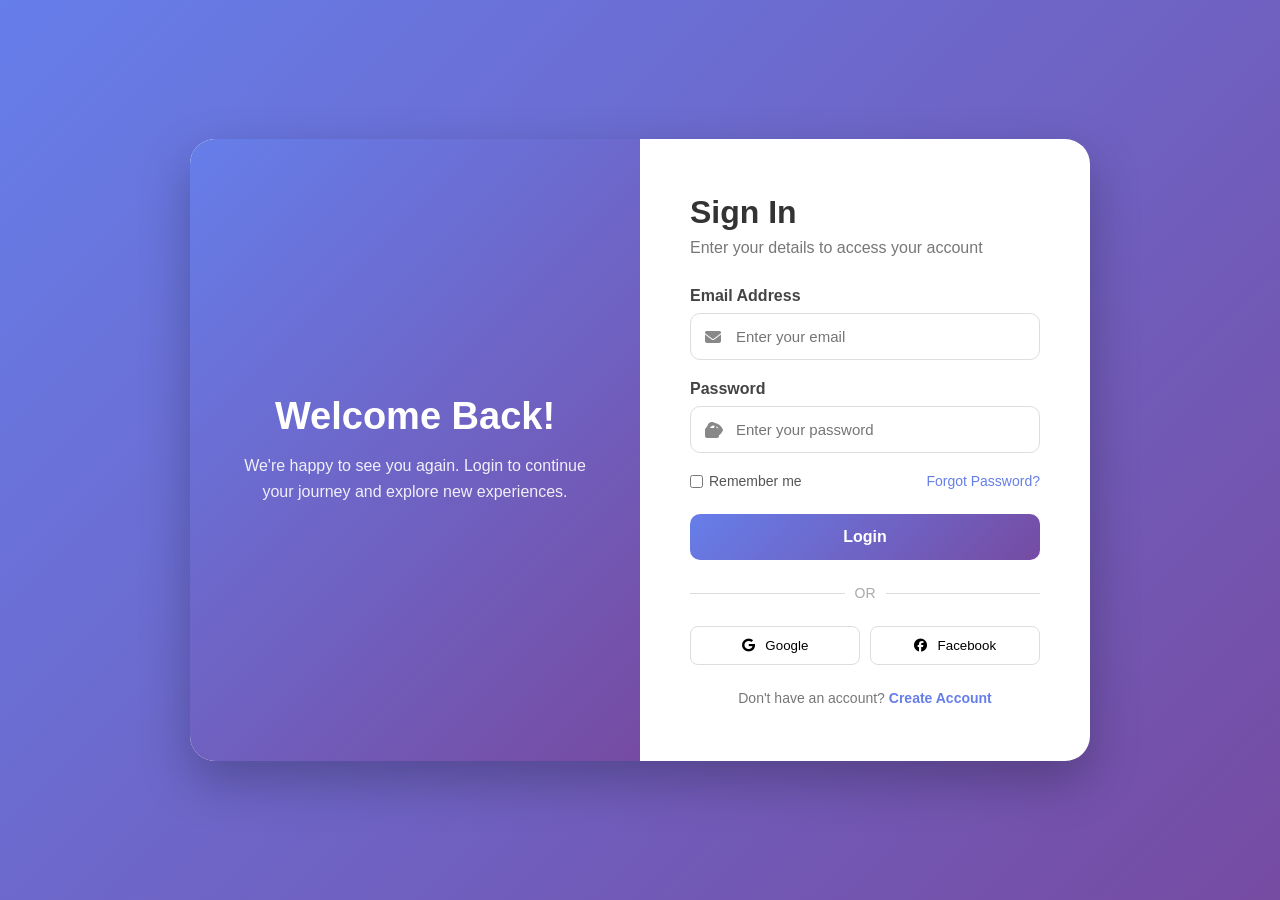
==== index.html @ cef98eee "Update index.html" ====
<!DOCTYPE html>
<html lang="en">
<head>
    <meta charset="UTF-8">
    <meta name="viewport" content="width=device-width, initial-scale=1.0">
    <title>Log in</title>

    <!-- Font Awesome Icons -->
    <link rel="stylesheet"
          href="https://cdnjs.cloudflare.com/ajax/libs/font-awesome/6.5.2/css/all.min.css">

    <style>

        * {
            margin: 0;
            padding: 0;
            box-sizing: border-box;
            font-family: Arial, sans-serif;
        }

        body {
            min-height: 100vh;
            display: flex;
            justify-content: center;
            align-items: center;

            background: linear-gradient(
                135deg,
                #667eea,
                #764ba2
            );
        }

        /* Main Login Container */
        .login-container {
            width: 900px;
            min-height: 550px;

            display: flex;

            background: white;
            border-radius: 25px;

            overflow: hidden;

            box-shadow: 0 20px 50px rgba(0, 0, 0, 0.25);
        }

        /* Left Side */
        .welcome-section {
            width: 50%;

            display: flex;
            flex-direction: column;
            justify-content: center;
            align-items: center;

            padding: 50px;

            color: white;
            text-align: center;

            background: linear-gradient(
                135deg,
                #667eea,
                #764ba2
            );
        }

        .welcome-section i {
            font-size: 80px;
            margin-bottom: 25px;
        }

        .welcome-section h1 {
            font-size: 38px;
            margin-bottom: 15px;
        }

        .welcome-section p {
            font-size: 16px;
            line-height: 1.6;
            opacity: 0.9;
        }

        /* Right Side */
        .login-section {
            width: 50%;
            padding: 55px 50px;

            display: flex;
            flex-direction: column;
            justify-content: center;
        }

        .login-section h2 {
            font-size: 32px;
            color: #333;
            margin-bottom: 8px;
        }

        .login-section .subtitle {
            color: #777;
            margin-bottom: 30px;
        }

        /* Input */
        .input-group {
            margin-bottom: 20px;
        }

        .input-group label {
            display: block;
            margin-bottom: 8px;
            color: #444;
            font-weight: bold;
        }

        .input-field {
            position: relative;
        }

        .input-field i {
            position: absolute;
            left: 15px;
            top: 50%;

            transform: translateY(-50%);

            color: #888;
        }

        .input-field input {
            width: 100%;
            padding: 14px 45px;

            border: 1px solid #ddd;
            border-radius: 10px;

            outline: none;
            font-size: 15px;

            transition: 0.3s;
        }

        .input-field input:focus {
            border-color: #667eea;
            box-shadow: 0 0 8px rgba(102, 126, 234, 0.2);
        }

        /* Show Password */
        .show-password {
            position: absolute;
            right: 15px;
            top: 50%;

            transform: translateY(-50%);

            cursor: pointer;
            color: #888;
        }

        /* Remember / Forgot */
        .options {
            display: flex;
            justify-content: space-between;
            align-items: center;

            margin-bottom: 25px;

            font-size: 14px;
        }

        .remember {
            display: flex;
            align-items: center;
            gap: 6px;
            color: #555;
        }

        .options a {
            color: #667eea;
            text-decoration: none;
        }

        .options a:hover {
            text-decoration: underline;
        }

        /* Login Button */
        .login-btn {
            width: 100%;

            padding: 14px;

            border: none;
            border-radius: 10px;

            background: linear-gradient(
                135deg,
                #667eea,
                #764ba2
            );

            color: white;

            font-size: 16px;
            font-weight: bold;

            cursor: pointer;

            transition: 0.3s;
        }

        .login-btn:hover {
            transform: translateY(-2px);

            box-shadow: 0 8px 20px rgba(102, 126, 234, 0.4);
        }

        /* Divider */
        .divider {
            display: flex;
            align-items: center;

            margin: 25px 0;

            color: #aaa;
            font-size: 14px;
        }

        .divider::before,
        .divider::after {
            content: "";
            flex: 1;

            height: 1px;
            background: #ddd;
        }

        .divider span {
            padding: 0 10px;
        }

        /* Social Buttons */
        .social-buttons {
            display: flex;
            gap: 10px;
        }

        .social-btn {
            flex: 1;

            padding: 11px;

            border: 1px solid #ddd;
            border-radius: 8px;

            background: white;

            cursor: pointer;

            transition: 0.3s;
        }

        .social-btn:hover {
            background: #f5f5f5;
            transform: translateY(-2px);
        }

        .social-btn i {
            margin-right: 7px;
        }

        /* Register */
        .register {
            text-align: center;

            margin-top: 25px;

            color: #777;
            font-size: 14px;
        }

        .register a {
            color: #667eea;
            font-weight: bold;
            text-decoration: none;
        }

        /* Mobile */
        @media (max-width: 750px) {

            .login-container {
                width: 90%;
            }

            .welcome-section {
                display: none;
            }

            .login-section {
                width: 100%;
                padding: 40px 30px;
            }
        }

    </style>

</head>

<body>

    <div class="login-container">

        <!-- Welcome Section -->
        <div class="welcome-section">

            <img src="img/staymate_logo-removebg-preview.png" alt="" srcset="">

            <h1>Welcome Back!</h1>

            <p>
                We're happy to see you again.
                Login to continue your journey
                and explore new experiences.
            </p>

        </div>


        <!-- Login Section -->
        <div class="login-section">

            <h2>Sign In</h2>

            <p class="subtitle">
                Enter your details to access your account
            </p>


            <form>

                <!-- Email -->
                <div class="input-group">

                    <label>Email Address</label>

                    <div class="input-field">

                        <i class="fa-solid fa-envelope"></i>

                        <input
                            type="email"
                            placeholder="Enter your email"
                            required
                        >

                    </div>

                </div>


                <!-- Password -->
                <div class="input-group">

                    <label>Password</label>

                    <div class="input-field">

                        <i class="fa-solid fa-lock"></i>

                        <input
                            type="password"
                            id="password"
                            placeholder="Enter your password"
                            required
                        >

                        <i
                            class="fa-solid fa-eye show-password"
                            onclick="showPassword()">
                        </i>

                    </div>

                </div>


                <!-- Options -->
                <div class="options">

                    <label class="remember">

                        <input type="checkbox">

                        Remember me

                    </label>

                    <a href="#">
                        Forgot Password?
                    </a>

                </div>


                <!-- Login -->
                <button
                    type="submit"
                    class="login-btn">

                    Login

                </button>


                <!-- Divider -->
                <div class="divider">

                    <span>OR</span>

                </div>


                <!-- Social Login -->
                <div class="social-buttons">

                    <button type="button" class="social-btn">

                        <i class="fa-brands fa-google"></i>

                        Google

                    </button>

                    <button type="button" class="social-btn">

                        <i class="fa-brands fa-facebook"></i>

                        Facebook

                    </button>

                </div>


                <!-- Register -->
                <div class="register">

                    Don't have an account?

                    <a href="register.html">
                    Create Account
                    </a>

                </div>

            </form>

        </div>

    </div>


    <script>

        function showPassword() {

            let password =
                document.getElementById("password");

            if (password.type === "password") {

                password.type = "text";

            } else {

                password.type = "password";

            }

        }

    </script>

</body>
</html>
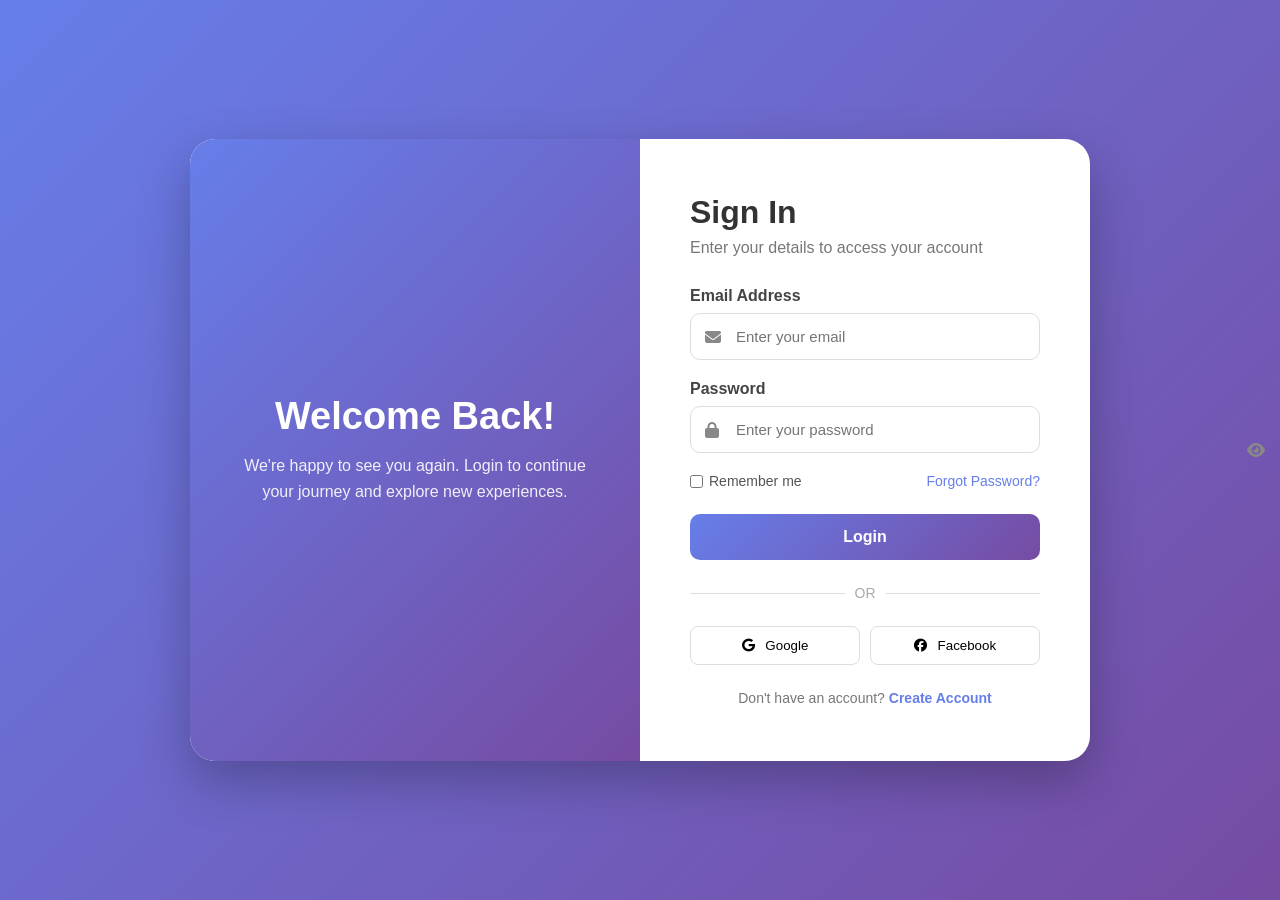
==== commit 9a146dd4: "Update index.html" ====
--- a/index.html
+++ b/index.html
@@ -378,13 +378,11 @@
                             required
                         >
 
+                    </div>
                         <i
                             class="fa-solid fa-eye show-password"
                             onclick="showPassword()">
                         </i>
-
-                    </div>
-
                 </div>
 
 
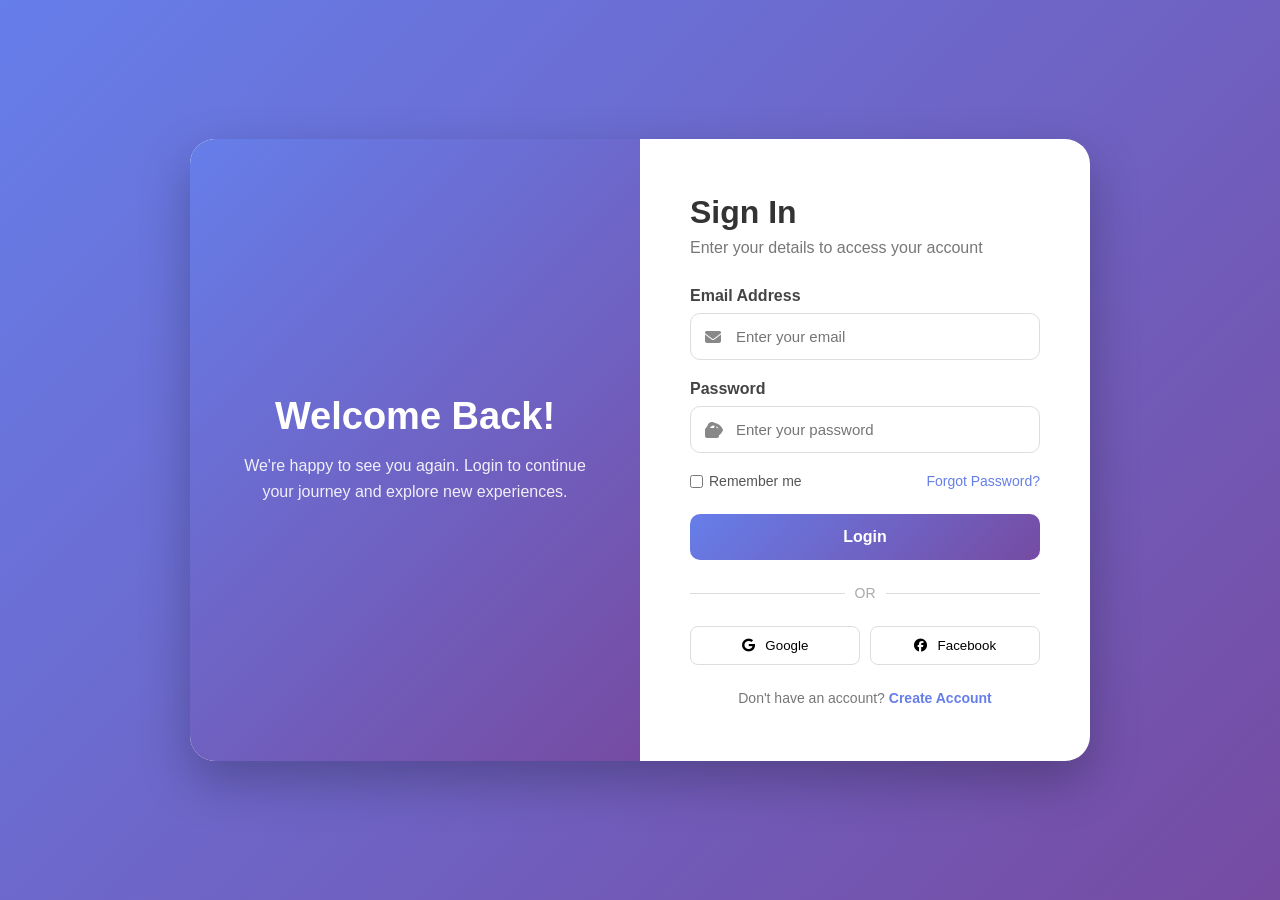
==== commit 719ff997: "Update index.html" ====
--- a/index.html
+++ b/index.html
@@ -376,13 +376,14 @@
                             id="password"
                             placeholder="Enter your password"
                             required
+                            
                         >
-
-                    </div>
-                        <i
+                         <i
                             class="fa-solid fa-eye show-password"
                             onclick="showPassword()">
-                        </i>
+                        </i> 
+                    </div>
+                        
                 </div>
 
 
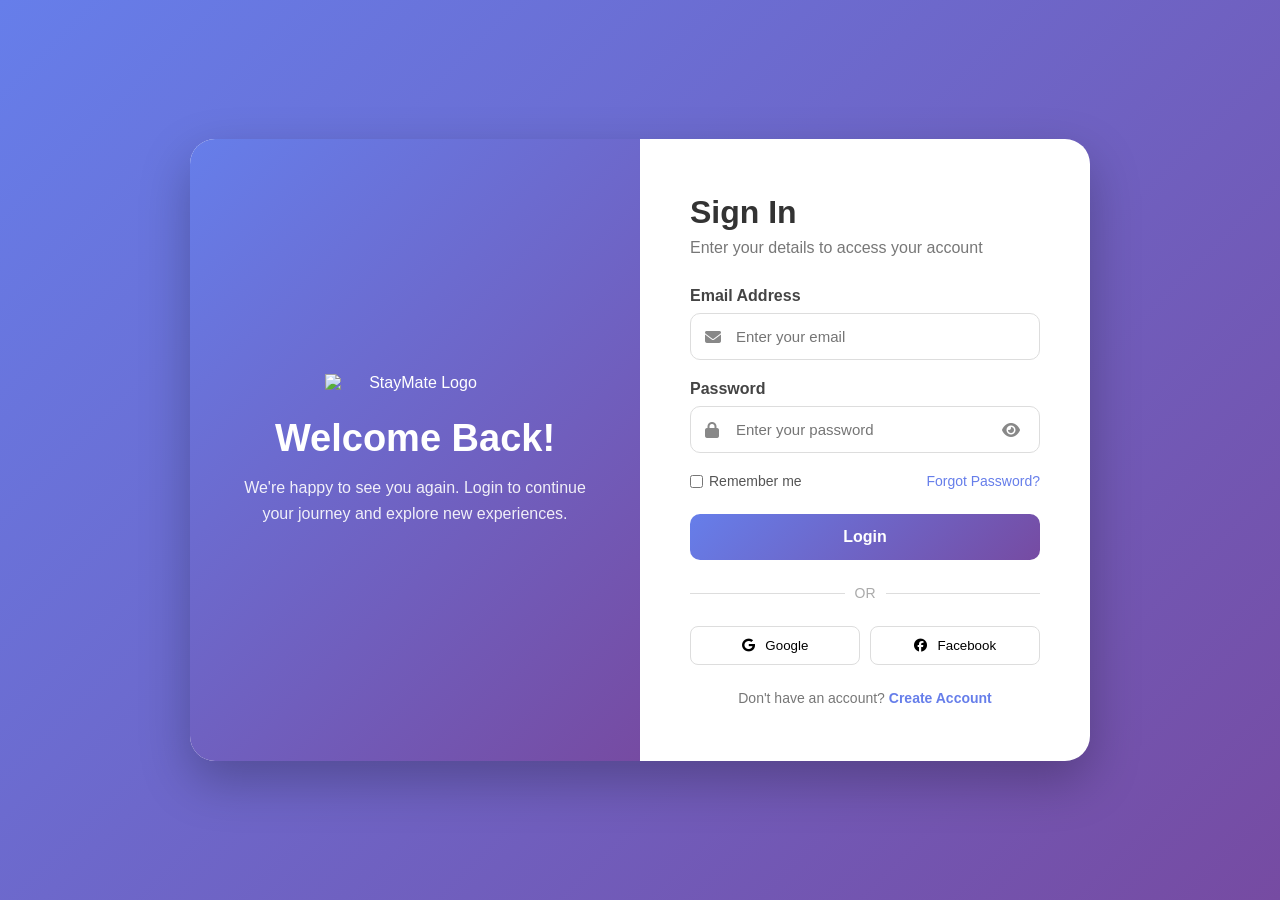
==== commit 42087287: "Update index.html" ====
--- a/index.html
+++ b/index.html
@@ -4,14 +4,13 @@
 <head>
     <meta charset="UTF-8">
     <meta name="viewport" content="width=device-width, initial-scale=1.0">
-    <title>Log in</title>
+    <title>Login</title>
 
     <!-- Font Awesome Icons -->
     <link rel="stylesheet"
           href="https://cdnjs.cloudflare.com/ajax/libs/font-awesome/6.5.2/css/all.min.css">
 
     <style>
-
         * {
             margin: 0;
             padding: 0;
@@ -24,52 +23,37 @@
             display: flex;
             justify-content: center;
             align-items: center;
-
-            background: linear-gradient(
-                135deg,
-                #667eea,
-                #764ba2
-            );
+            background: linear-gradient(135deg, #667eea, #764ba2);
         }
 
         /* Main Login Container */
         .login-container {
             width: 900px;
             min-height: 550px;
-
-            display: flex;
-
+            display: flex;
             background: white;
             border-radius: 25px;
-
             overflow: hidden;
-
             box-shadow: 0 20px 50px rgba(0, 0, 0, 0.25);
         }
 
         /* Left Side */
         .welcome-section {
             width: 50%;
-
             display: flex;
             flex-direction: column;
             justify-content: center;
             align-items: center;
-
             padding: 50px;
-
             color: white;
             text-align: center;
-
-            background: linear-gradient(
-                135deg,
-                #667eea,
-                #764ba2
-            );
-        }
-
-        .welcome-section i {
-            font-size: 80px;
+            background: linear-gradient(135deg, #667eea, #764ba2);
+        }
+
+        .welcome-section img {
+            width: 180px;
+            max-width: 100%;
+            height: auto;
             margin-bottom: 25px;
         }
 
@@ -88,7 +72,6 @@
         .login-section {
             width: 50%;
             padding: 55px 50px;
-
             display: flex;
             flex-direction: column;
             justify-content: center;
@@ -105,7 +88,7 @@
             margin-bottom: 30px;
         }
 
-        /* Input */
+        /* Input Groups */
         .input-group {
             margin-bottom: 20px;
         }
@@ -119,28 +102,27 @@
 
         .input-field {
             position: relative;
-        }
-
-        .input-field i {
+            width: 100%;
+        }
+
+        /* Email and Lock Icons */
+        .input-field > i:not(.show-password) {
             position: absolute;
             left: 15px;
             top: 50%;
-
             transform: translateY(-50%);
-
             color: #888;
-        }
-
+            pointer-events: none;
+        }
+
+        /* Input Fields */
         .input-field input {
             width: 100%;
             padding: 14px 45px;
-
             border: 1px solid #ddd;
             border-radius: 10px;
-
             outline: none;
             font-size: 15px;
-
             transition: 0.3s;
         }
 
@@ -149,27 +131,31 @@
             box-shadow: 0 0 8px rgba(102, 126, 234, 0.2);
         }
 
-        /* Show Password */
-        .show-password {
+        /* Show/Hide Password Icon */
+        .input-field .show-password {
             position: absolute;
+            left: auto;
             right: 15px;
             top: 50%;
-
             transform: translateY(-50%);
-
+            color: #888;
             cursor: pointer;
-            color: #888;
-        }
-
-        /* Remember / Forgot */
+            z-index: 2;
+            padding: 5px;
+        }
+
+        .input-field .show-password:hover {
+            color: #667eea;
+        }
+
+        /* Remember / Forgot Password */
         .options {
             display: flex;
             justify-content: space-between;
             align-items: center;
-
             margin-bottom: 25px;
-
             font-size: 14px;
+            gap: 10px;
         }
 
         .remember {
@@ -191,31 +177,19 @@
         /* Login Button */
         .login-btn {
             width: 100%;
-
             padding: 14px;
-
             border: none;
             border-radius: 10px;
-
-            background: linear-gradient(
-                135deg,
-                #667eea,
-                #764ba2
-            );
-
+            background: linear-gradient(135deg, #667eea, #764ba2);
             color: white;
-
             font-size: 16px;
             font-weight: bold;
-
             cursor: pointer;
-
             transition: 0.3s;
         }
 
         .login-btn:hover {
             transform: translateY(-2px);
-
             box-shadow: 0 8px 20px rgba(102, 126, 234, 0.4);
         }
 
@@ -223,9 +197,7 @@
         .divider {
             display: flex;
             align-items: center;
-
             margin: 25px 0;
-
             color: #aaa;
             font-size: 14px;
         }
@@ -234,7 +206,6 @@
         .divider::after {
             content: "";
             flex: 1;
-
             height: 1px;
             background: #ddd;
         }
@@ -251,16 +222,11 @@
 
         .social-btn {
             flex: 1;
-
             padding: 11px;
-
             border: 1px solid #ddd;
             border-radius: 8px;
-
             background: white;
-
             cursor: pointer;
-
             transition: 0.3s;
         }
 
@@ -276,9 +242,7 @@
         /* Register */
         .register {
             text-align: center;
-
             margin-top: 25px;
-
             color: #777;
             font-size: 14px;
         }
@@ -289,11 +253,16 @@
             text-decoration: none;
         }
 
-        /* Mobile */
+        .register a:hover {
+            text-decoration: underline;
+        }
+
+        /* Mobile Responsive */
         @media (max-width: 750px) {
-
             .login-container {
                 width: 90%;
+                max-width: 450px;
+                min-height: auto;
             }
 
             .welcome-section {
@@ -306,8 +275,20 @@
             }
         }
 
+        @media (max-width: 380px) {
+            .login-section {
+                padding: 30px 20px;
+            }
+
+            .options {
+                font-size: 12px;
+            }
+
+            .social-btn {
+                font-size: 13px;
+            }
+        }
     </style>
-
 </head>
 
 <body>
@@ -317,7 +298,8 @@
         <!-- Welcome Section -->
         <div class="welcome-section">
 
-            <img src="img/staymate_logo-removebg-preview.png" alt="" srcset="">
+            <img src="img/staymate_logo-removebg-preview.png"
+                 alt="StayMate Logo">
 
             <h1>Welcome Back!</h1>
 
@@ -329,7 +311,6 @@
 
         </div>
 
-
         <!-- Login Section -->
         <div class="login-section">
 
@@ -339,13 +320,12 @@
                 Enter your details to access your account
             </p>
 
-
-            <form>
+            <form id="loginForm">
 
                 <!-- Email -->
                 <div class="input-group">
 
-                    <label>Email Address</label>
+                    <label for="email">Email Address</label>
 
                     <div class="input-field">
 
@@ -353,7 +333,10 @@
 
                         <input
                             type="email"
+                            id="email"
+                            name="email"
                             placeholder="Enter your email"
+                            autocomplete="email"
                             required
                         >
 
@@ -361,11 +344,10 @@
 
                 </div>
 
-
                 <!-- Password -->
                 <div class="input-group">
 
-                    <label>Password</label>
+                    <label for="password">Password</label>
 
                     <div class="input-field">
 
@@ -374,76 +356,62 @@
                         <input
                             type="password"
                             id="password"
+                            name="password"
                             placeholder="Enter your password"
+                            autocomplete="current-password"
                             required
-                            
                         >
-                         <i
+
+                        <i
                             class="fa-solid fa-eye show-password"
-                            onclick="showPassword()">
-                        </i> 
+                            id="togglePassword"
+                            onclick="showPassword()"
+                            role="button"
+                            tabindex="0"
+                            aria-label="Show password"
+                            title="Show password">
+                        </i>
+
                     </div>
-                        
-                </div>
-
-
-                <!-- Options -->
+
+                </div>
+
+                <!-- Remember / Forgot Password -->
                 <div class="options">
 
                     <label class="remember">
-
-                        <input type="checkbox">
-
+                        <input type="checkbox" name="remember">
                         Remember me
-
                     </label>
 
-                    <a href="#">
-                        Forgot Password?
-                    </a>
-
-                </div>
-
-
-                <!-- Login -->
-                <button
-                    type="submit"
-                    class="login-btn">
-
+                    <a href="#">Forgot Password?</a>
+
+                </div>
+
+                <!-- Login Button -->
+                <button type="submit" class="login-btn">
                     Login
-
                 </button>
-
 
                 <!-- Divider -->
                 <div class="divider">
-
                     <span>OR</span>
-
-                </div>
-
+                </div>
 
                 <!-- Social Login -->
                 <div class="social-buttons">
 
                     <button type="button" class="social-btn">
-
                         <i class="fa-brands fa-google"></i>
-
                         Google
-
                     </button>
 
                     <button type="button" class="social-btn">
-
                         <i class="fa-brands fa-facebook"></i>
-
                         Facebook
-
                     </button>
 
                 </div>
-
 
                 <!-- Register -->
                 <div class="register">
@@ -451,7 +419,7 @@
                     Don't have an account?
 
                     <a href="register.html">
-                    Create Account
+                        Create Account
                     </a>
 
                 </div>
@@ -461,7 +429,6 @@
         </div>
 
     </div>
-
 
     <script>
 
@@ -486,4 +453,3 @@
 
 </body>
 </html>
-
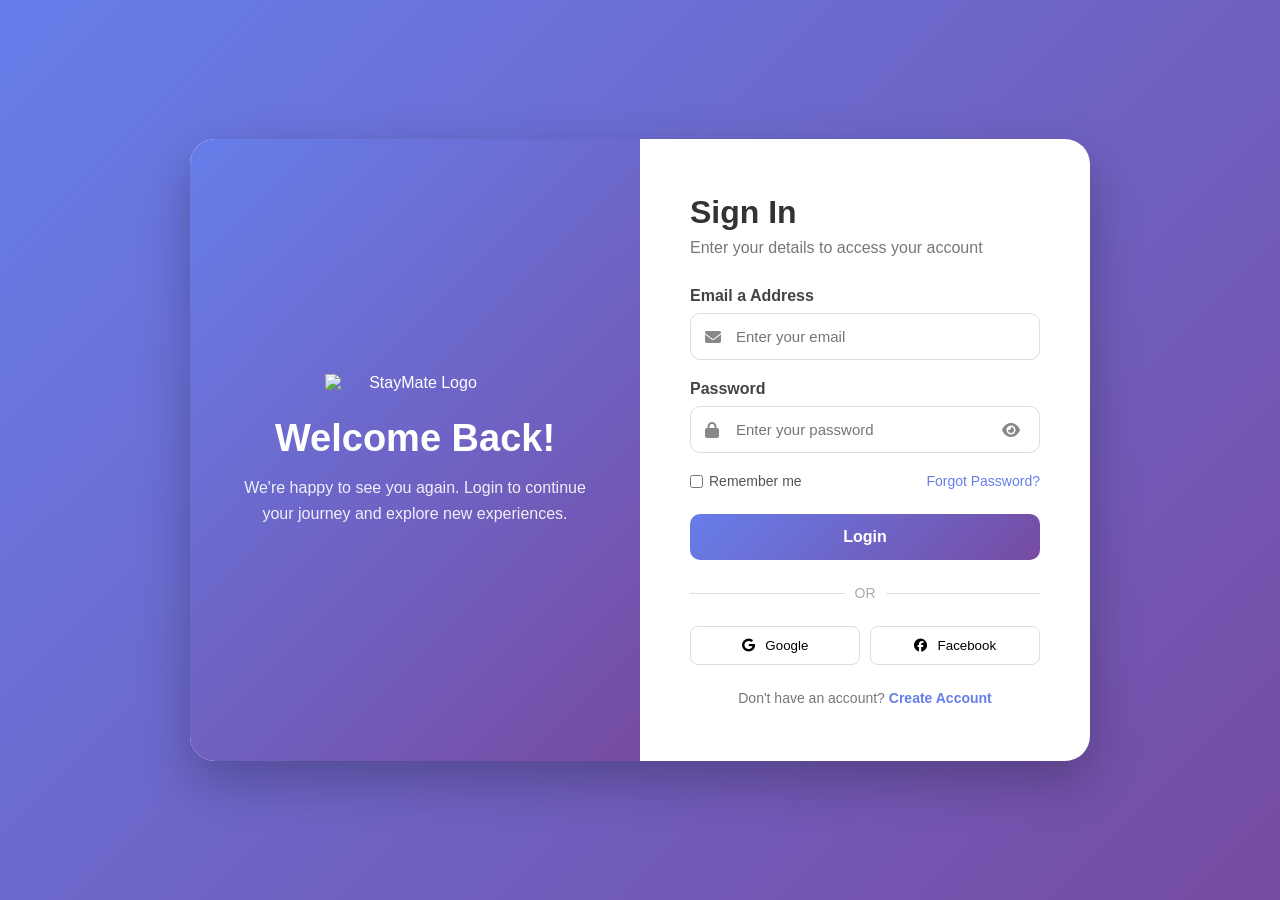
==== commit 6de85b0b: "Update index.html" ====
--- a/index.html
+++ b/index.html
@@ -325,7 +325,7 @@
                 <!-- Email -->
                 <div class="input-group">
 
-                    <label for="email">Email Address</label>
+                    <label for="email">Email a Address</label>
 
                     <div class="input-field">
 
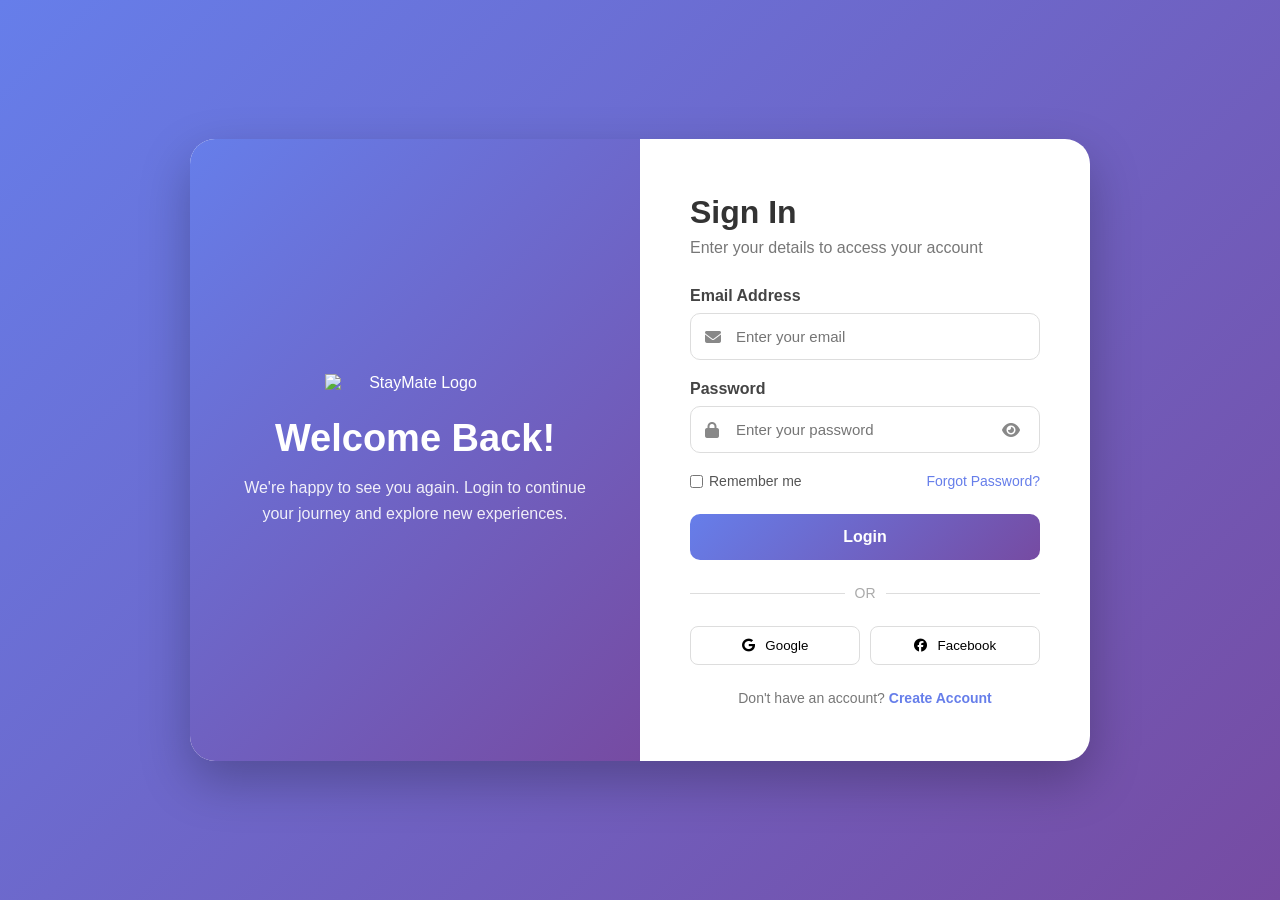
==== commit 9c5887fe: "Update index.html" ====
--- a/index.html
+++ b/index.html
@@ -325,7 +325,7 @@
                 <!-- Email -->
                 <div class="input-group">
 
-                    <label for="email">Email a Address</label>
+                    <label for="email">Email Address</label>
 
                     <div class="input-field">
 
